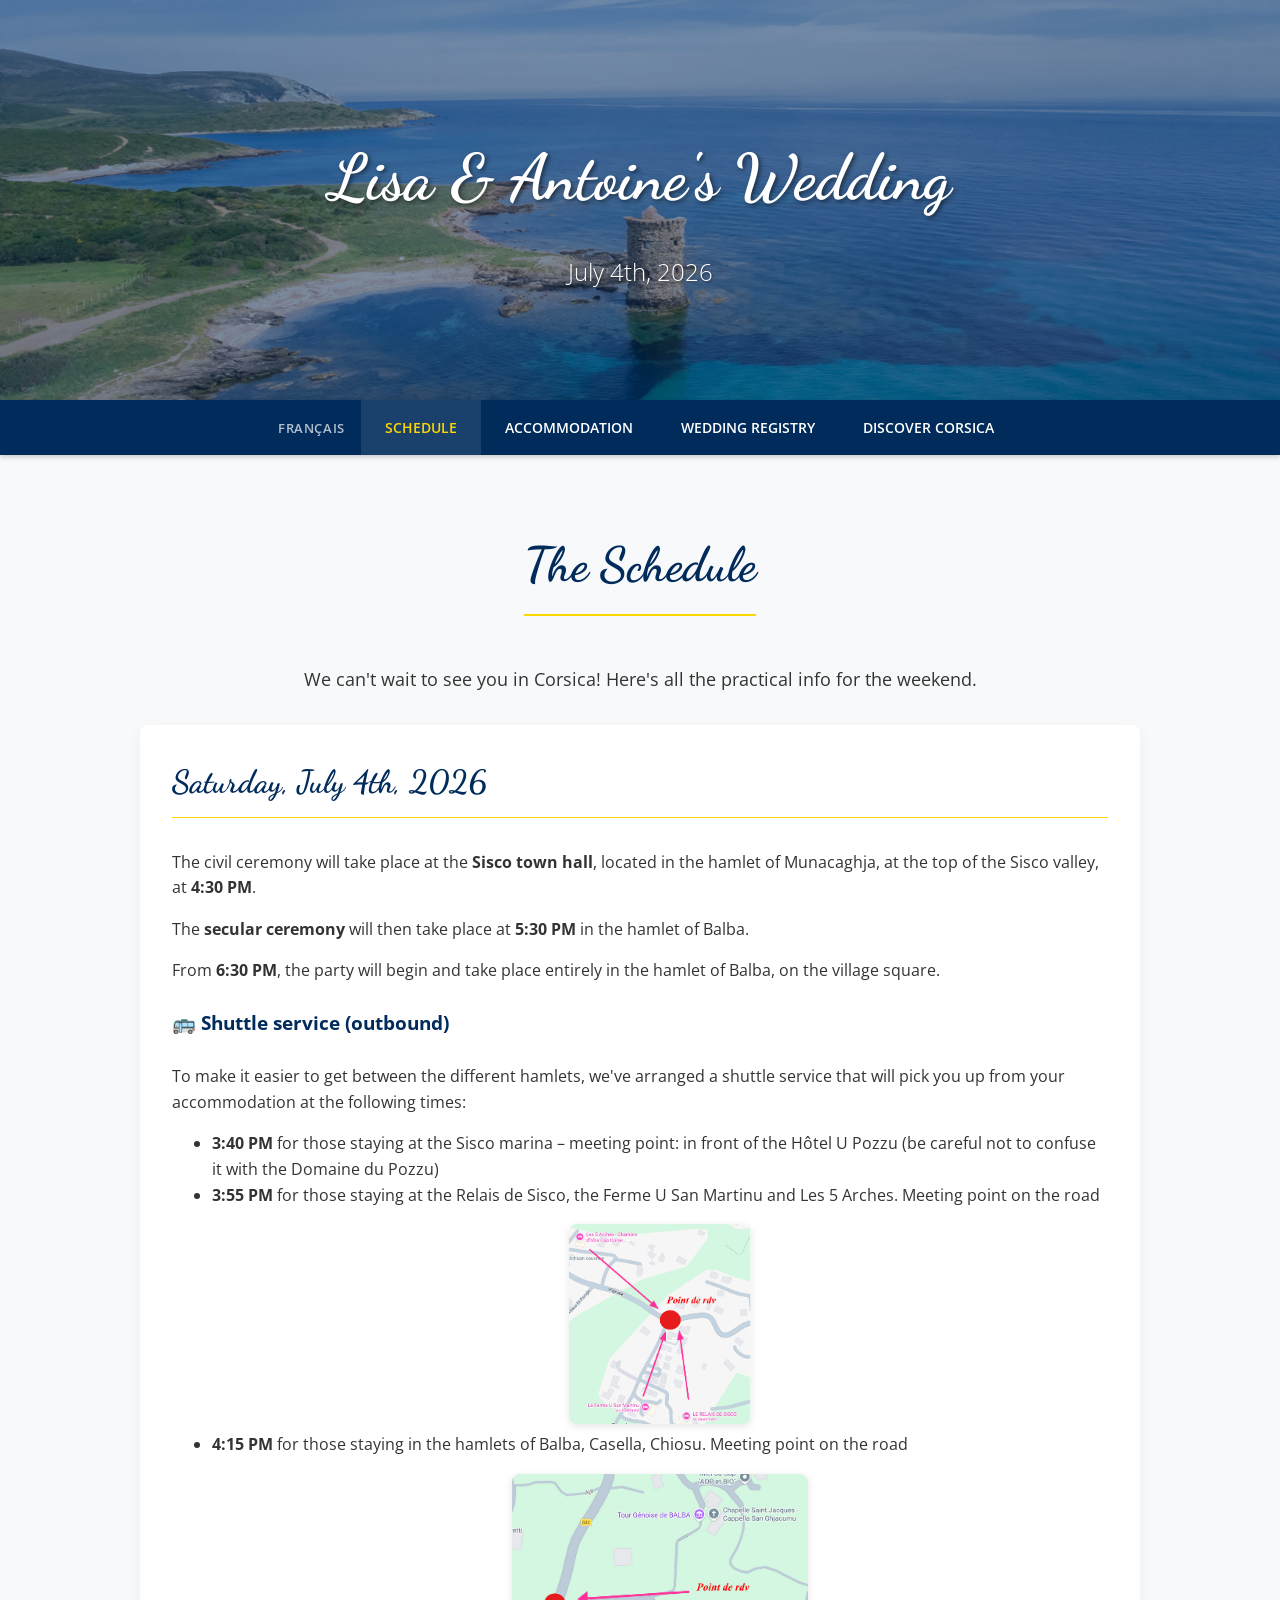
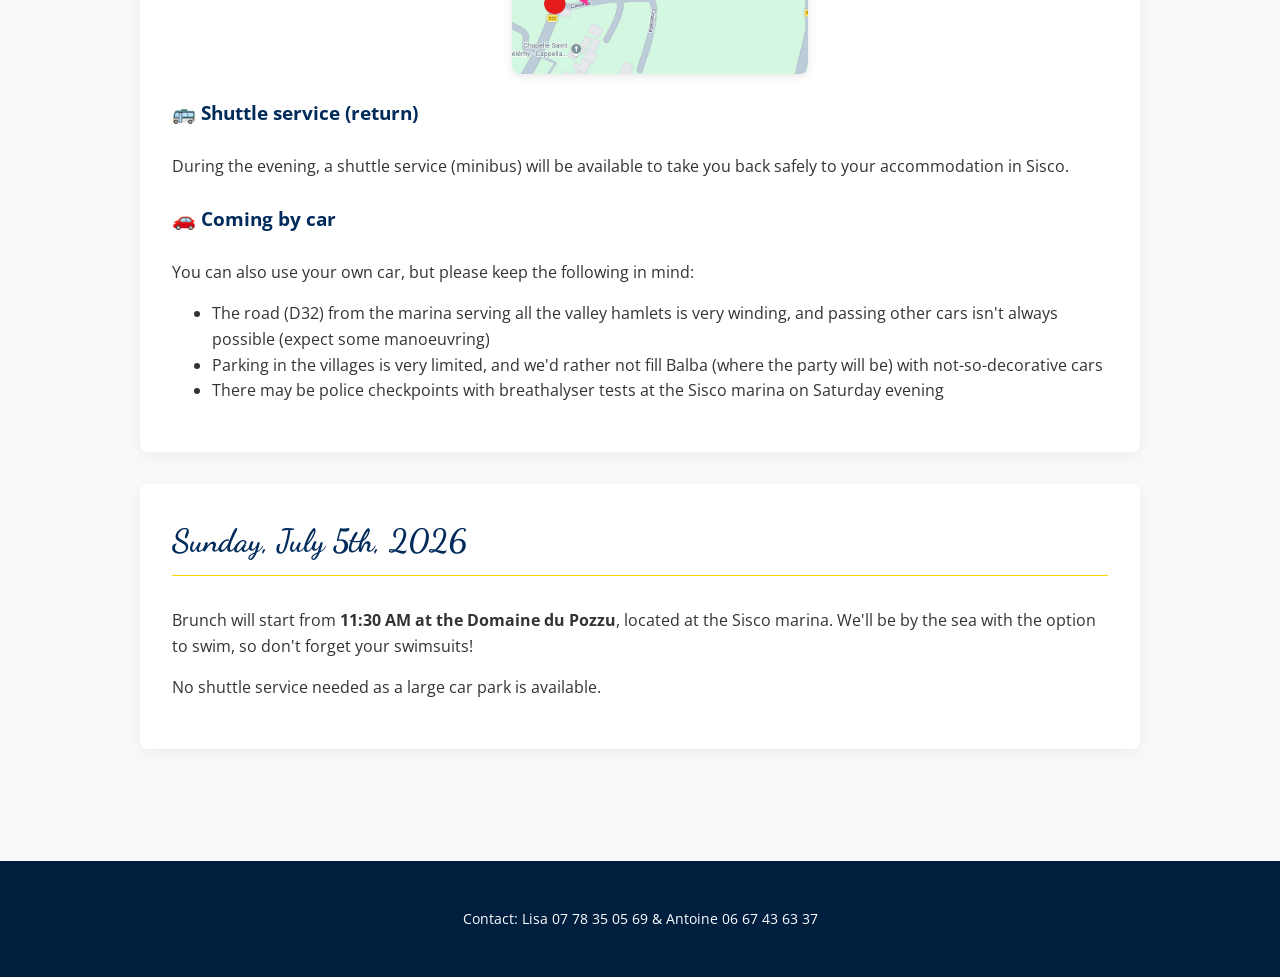
==== en/index.html @ 0fb02e07 "version anglais" ====
<!DOCTYPE html>
<html lang="en">
<head>
    <meta charset="UTF-8">
    <meta name="viewport" content="width=device-width, initial-scale=1.0">
    <title>Lisa & Antoine's Wedding - Cap Corse</title>
    <meta property="og:title" content="Lisa & Antoine's Wedding">
    <meta property="og:description" content="We're getting married on July 4th, 2026 in Sisco, Corsica! All the practical info is here.">
    <meta property="og:image" content="https://lisa-antoine.fr/assets/cap.jpg">
    <meta property="og:url" content="https://lisa-antoine.fr/en/">
    <meta property="og:type" content="website">
    <link href="https://fonts.googleapis.com/css2?family=Dancing+Script&family=Open+Sans:wght@300;400;600&display=swap" rel="stylesheet">
    <link rel="stylesheet" href="../style.css">
</head>
<body>

    <header class="wedding-header">
        <div class="banner-overlay">
            <h1>Lisa & Antoine's Wedding</h1>
            <p>July 4th, 2026</p>
        </div>
    </header>

    <nav class="wedding-nav">
        <div class="nav-inner">
            <div class="nav-top-row">
                <button class="hamburger" aria-label="Menu" onclick="this.classList.toggle('open'); document.getElementById('nav-menu').classList.toggle('open');">
                    <div class="hamburger-lines">
                        <span></span>
                        <span></span>
                        <span></span>
                    </div>
                    <span class="hamburger-label">Menu</span>
                </button>
                <div class="lang-switch">
                    <a href="../index.html">Français</a>
                </div>
            </div>
            <ul id="nav-menu">
                <li><a href="index.html" class="active">Schedule</a></li>
                <li><a href="hebergement.html">Accommodation</a></li>
                <li><a href="liste.html">Wedding Registry</a></li>
                <li><a href="capcorse.html">Discover Corsica</a></li>
            </ul>
        </div>
    </nav>

    <main class="container">
        <section id="accueil">
            <div class="text-center">
                <h2>The Schedule</h2>
            </div>
            <p style="text-align: center; font-size: 1.1rem; margin-bottom: 2rem;">We can't wait to see you in Corsica! Here's all the practical info for the weekend.</p>
            <div class="content-box">
                <h3>Saturday, July 4th, 2026</h3>

                <p>The civil ceremony will take place at the <strong>Sisco town hall</strong>, located in the hamlet of Munacaghja, at the top of the Sisco valley, at <strong>4:30 PM</strong>.</p>

                <p>The <strong>secular ceremony</strong> will then take place at <strong>5:30 PM</strong> in the hamlet of Balba.</p>

                <p>From <strong>6:30 PM</strong>, the party will begin and take place entirely in the hamlet of Balba, on the village square.</p>

                <h4>🚌 Shuttle service (outbound)</h4>

                <p>To make it easier to get between the different hamlets, we've arranged a shuttle service that will pick you up from your accommodation at the following times:</p>

                <ul>
                    <li><strong>3:40 PM</strong> for those staying at the Sisco marina – meeting point: in front of the Hôtel U Pozzu (be careful not to confuse it with the Domaine du Pozzu)</li>
                    <li>
                        <strong>3:55 PM</strong> for those staying at the Relais de Sisco, the Ferme U San Martinu and Les 5 Arches. Meeting point on the road
                        <img src="../assets/rdv1.png" alt="Meeting point for 3:55 PM shuttle" class="rdv-img">
                    </li>
                    <li>
                        <strong>4:15 PM</strong> for those staying in the hamlets of Balba, Casella, Chiosu. Meeting point on the road
                        <img src="../assets/rdv2.png" alt="Meeting point for 4:15 PM shuttle" class="rdv-img">
                    </li>
                </ul>

                <h4>🚌 Shuttle service (return)</h4>

                <p>During the evening, a shuttle service (minibus) will be available to take you back safely to your accommodation in Sisco.</p>

                <h4>🚗 Coming by car</h4>

                <p>You can also use your own car, but please keep the following in mind:</p>

                <ul>
                    <li>The road (D32) from the marina serving all the valley hamlets is very winding, and passing other cars isn't always possible (expect some manoeuvring)</li>
                    <li>Parking in the villages is very limited, and we'd rather not fill Balba (where the party will be) with not-so-decorative cars</li>
                    <li>There may be police checkpoints with breathalyser tests at the Sisco marina on Saturday evening</li>
                </ul>
            </div>

            <div class="content-box">
                <h3>Sunday, July 5th, 2026</h3>

                <p>Brunch will start from <strong>11:30 AM at the Domaine du Pozzu</strong>, located at the Sisco marina. We'll be by the sea with the option to swim, so don't forget your swimsuits!</p>

                <p>No shuttle service needed as a large car park is available.</p>
            </div>
        </section>
    </main>

    <footer class="wedding-footer">
        <p>Contact: Lisa 07 78 35 05 69 & Antoine 06 67 43 63 37</p>
    </footer>

</body>
</html>
---- style.css ----
/* Styles Généraux */
body {
    font-family: 'Open Sans', sans-serif;
    margin: 0;
    padding: 0;
    color: #333;
    background-color: #F8F9FA;
    line-height: 1.6;
}

.container {
    max-width: 1000px;
    margin: 0 auto;
    padding: 2rem 1rem;
}

/* En-tête */
.wedding-header {
    height: 400px;
    background-image: url('assets/cap.jpg');
    background-size: cover;
    background-position: center;
    position: relative;
    color: white;
}

.banner-overlay {
    background-color: rgba(0, 43, 91, 0.5);
    height: 100%;
    display: flex;
    flex-direction: column;
    justify-content: center;
    align-items: center;
    text-align: center;
}

.wedding-header h1 {
    font-family: 'Dancing Script', cursive;
    font-size: 4rem;
    margin-bottom: 0;
    text-shadow: 2px 2px 4px rgba(0,0,0,0.5);
}

.wedding-header p {
    font-size: 1.5rem;
    font-weight: 300;
    text-shadow: 1px 1px 3px rgba(0,0,0,0.5);
}

/* Navigation */
.wedding-nav {
    background-color: #002B5B;
    position: sticky;
    top: 0;
    z-index: 1000;
    box-shadow: 0 2px 5px rgba(0,0,0,0.2);
}

.nav-inner {
    display: flex;
    justify-content: center;
    align-items: center;
    position: relative;
    max-width: 1000px;
    margin: 0 auto;
}

.wedding-nav ul {
    padding: 0;
    margin: 0;
    list-style: none;
    display: flex;
    justify-content: center;
    flex-wrap: wrap;
}

.wedding-nav li a {
    display: block;
    color: white;
    text-decoration: none;
    padding: 1rem 1.5rem;
    text-transform: uppercase;
    font-weight: 600;
    font-size: 0.9rem;
    transition: all 0.3s ease;
}

.wedding-nav li a.active, .wedding-nav li a:hover {
    color: #FFD700;
    background-color: rgba(255, 255, 255, 0.1);
}

/* Hamburger */
.lang-switch {
    margin-left: auto;
    padding: 0.6rem 1rem;
}

.lang-switch a {
    color: rgba(255,255,255,0.7);
    text-decoration: none;
    font-size: 0.8rem;
    font-weight: 600;
    text-transform: uppercase;
    letter-spacing: 0.05em;
    transition: color 0.3s;
}

.lang-switch a:hover {
    color: #FFD700;
}

.hamburger {
    display: none;
    background: none;
    border: none;
    cursor: pointer;
    padding: 0.8rem 1rem;
    z-index: 1001;
    align-items: center;
    gap: 0.5rem;
}

.hamburger .hamburger-label {
    color: white;
    font-size: 0.85rem;
    font-weight: 600;
    text-transform: uppercase;
    letter-spacing: 0.05em;
}

.hamburger-lines {
    display: flex;
    flex-direction: column;
    gap: 4px;
}

.hamburger-lines span {
    display: block;
    width: 22px;
    height: 2.5px;
    background: white;
    transition: all 0.3s ease;
    border-radius: 2px;
}

.hamburger.open .hamburger-lines span:nth-child(1) {
    transform: rotate(45deg) translate(5px, 5px);
}

.hamburger.open .hamburger-lines span:nth-child(2) {
    opacity: 0;
}

.hamburger.open .hamburger-lines span:nth-child(3) {
    transform: rotate(-45deg) translate(5px, -5px);
}

/* Contenu */
h2 {
    font-family: 'Dancing Script', cursive;
    color: #002B5B;
    font-size: 3rem;
    text-align: center;
    margin-bottom: 2rem;
    border-bottom: 2px solid #FFD700;
    padding-bottom: 10px;
    display: inline-block;
}

.text-center {
    text-align: center;
}

.content-box {
    background: white;
    padding: 2rem;
    border-radius: 8px;
    box-shadow: 0 4px 15px rgba(0,0,0,0.05);
    margin-bottom: 2rem;
}

/* Titres dans content-box (page programme) */
.content-box h3 {
    font-family: 'Dancing Script', cursive;
    color: #002B5B;
    font-size: 2rem;
    margin-top: 0;
    border-bottom: 1px solid #FFD700;
    padding-bottom: 8px;
}

.content-box h4 {
    color: #002B5B;
    font-size: 1.2rem;
    margin-top: 1.5rem;
}

/* Titres dans todo-section (page cap corse) — pas Dancing Script */
.todo-section h3 {
    font-family: 'Open Sans', sans-serif;
    color: #002B5B;
    margin-top: 2.5rem;
    font-size: 1.5rem;
    border-bottom: 1px solid #FFD700;
    padding-bottom: 6px;
}

.todo-section h3:first-of-type {
    margin-top: 1rem;
}

.todo-section h4 {
    color: #002B5B;
    font-size: 1.15rem;
    margin-top: 1.5rem;
}

.todo-section ul, .todo-section ol {
    padding-left: 20px;
}

.todo-section li {
    margin-bottom: 0.5rem;
}

/* Sommaire */
.toc {
    background: #f1f5f9;
    border-radius: 8px;
    padding: 1.2rem 1.5rem;
    margin-bottom: 1.5rem;
    border-left: 4px solid #002B5B;
}

.toc p {
    margin: 0 0 0.5rem 0;
    font-weight: 600;
    color: #002B5B;
}

.toc ul {
    list-style: none;
    padding: 0;
    margin: 0;
    display: flex;
    flex-wrap: wrap;
    gap: 0.4rem 1.2rem;
}

.toc ul li a {
    color: #002B5B;
    text-decoration: none;
    font-size: 0.95rem;
    transition: color 0.2s;
}

.toc ul li a:hover {
    color: #FFD700;
    text-decoration: underline;
}

/* Hébergement */
.hotel-list {
    display: flex;
    flex-direction: column;
    gap: 1rem;
}

.hotel-item {
    background: white;
    padding: 1.5rem;
    border-radius: 8px;
    border-left: 4px solid #002B5B;
    box-shadow: 0 2px 8px rgba(0,0,0,0.05);
    display: flex;
    justify-content: space-between;
    align-items: flex-start;
    gap: 1rem;
}

.hotel-info {
    flex: 1;
}

.hotel-info strong {
    font-size: 1.05rem;
}

.hotel-desc {
    font-size: 0.9rem;
    color: #555;
    margin-top: 0.3rem;
}

.hotel-status {
    font-size: 0.85rem;
    font-weight: 600;
    margin-top: 0.3rem;
}

.hotel-status.complet {
    color: #c0392b;
}

.hotel-status.dispo {
    color: #27ae60;
}

.hotel-item a {
    color: #002B5B;
    font-weight: bold;
    text-decoration: none;
    padding: 8px 16px;
    border: 1px solid #002B5B;
    border-radius: 4px;
    transition: all 0.3s;
    white-space: nowrap;
    align-self: center;
}

.hotel-item a:hover {
    background: #002B5B;
    color: white;
}

.airbnb-note {
    background: #e9ecef;
    padding: 1rem;
    border-radius: 8px;
    text-align: center;
    font-style: italic;
    margin-top: 1rem;
}

/* Liste de Mariage */
.registry-block {
    text-align: center;
    padding: 3rem 0;
}

.btn-primary {
    background-color: #002B5B;
    color: white;
    text-decoration: none;
    padding: 15px 30px;
    border-radius: 30px;
    font-weight: bold;
    font-size: 1.2rem;
    transition: background 0.3s;
    display: inline-block;
    box-shadow: 0 4px 10px rgba(0,43,91,0.3);
    margin-top: 1rem;
}

.btn-primary:hover {
    background-color: #001F3F;
    transform: translateY(-2px);
}

/* Itinéraires */
.itinerary {
    background: #f1f5f9;
    padding: 1.5rem;
    border-radius: 8px;
    margin-top: 1.5rem;
    border-left: 4px solid #FFD700;
}

.itinerary h4 {
    color: #002B5B;
    margin-top: 0;
}

/* Images rdv */
.rdv-img {
    max-width: min(350px, 80%);
    max-height: 200px;
    object-fit: contain;
    display: block;
    margin: 1rem auto 0.5rem;
    border-radius: 8px;
    box-shadow: 0 2px 8px rgba(0,0,0,0.1);
}

/* Footer */
.wedding-footer {
    background-color: #001F3F;
    color: white;
    text-align: center;
    padding: 2rem;
    margin-top: 3rem;
    font-size: 0.9rem;
}

/* --- SMARTPHONES --- */
@media (max-width: 768px) {
    .wedding-header {
        height: 250px;
    }

    .wedding-header h1 {
        font-size: 2.5rem;
    }

    .wedding-header p {
        font-size: 1.1rem;
    }

    /* Hamburger visible */
    .hamburger {
        display: flex;
    }

    .nav-inner {
        flex-direction: column;
        align-items: stretch;
    }

    .nav-top-row {
        display: flex;
        align-items: center;
        justify-content: space-between;
    }

    .lang-switch {
        margin-left: 0;
    }

    .wedding-nav ul {
        display: none;
        flex-direction: column;
        width: 100%;
        background-color: #002B5B;
    }

    .wedding-nav ul.open {
        display: flex;
    }

    .wedding-nav li a {
        padding: 0.9rem 1.2rem;
        font-size: 0.85rem;
        border-bottom: 1px solid rgba(255,255,255,0.1);
    }

    .hotel-item {
        flex-direction: column;
        align-items: flex-start;
    }

    .hotel-item a {
        align-self: flex-start;
        margin-top: 0.5rem;
    }

    .toc ul {
        flex-direction: column;
        gap: 0.3rem;
    }
}
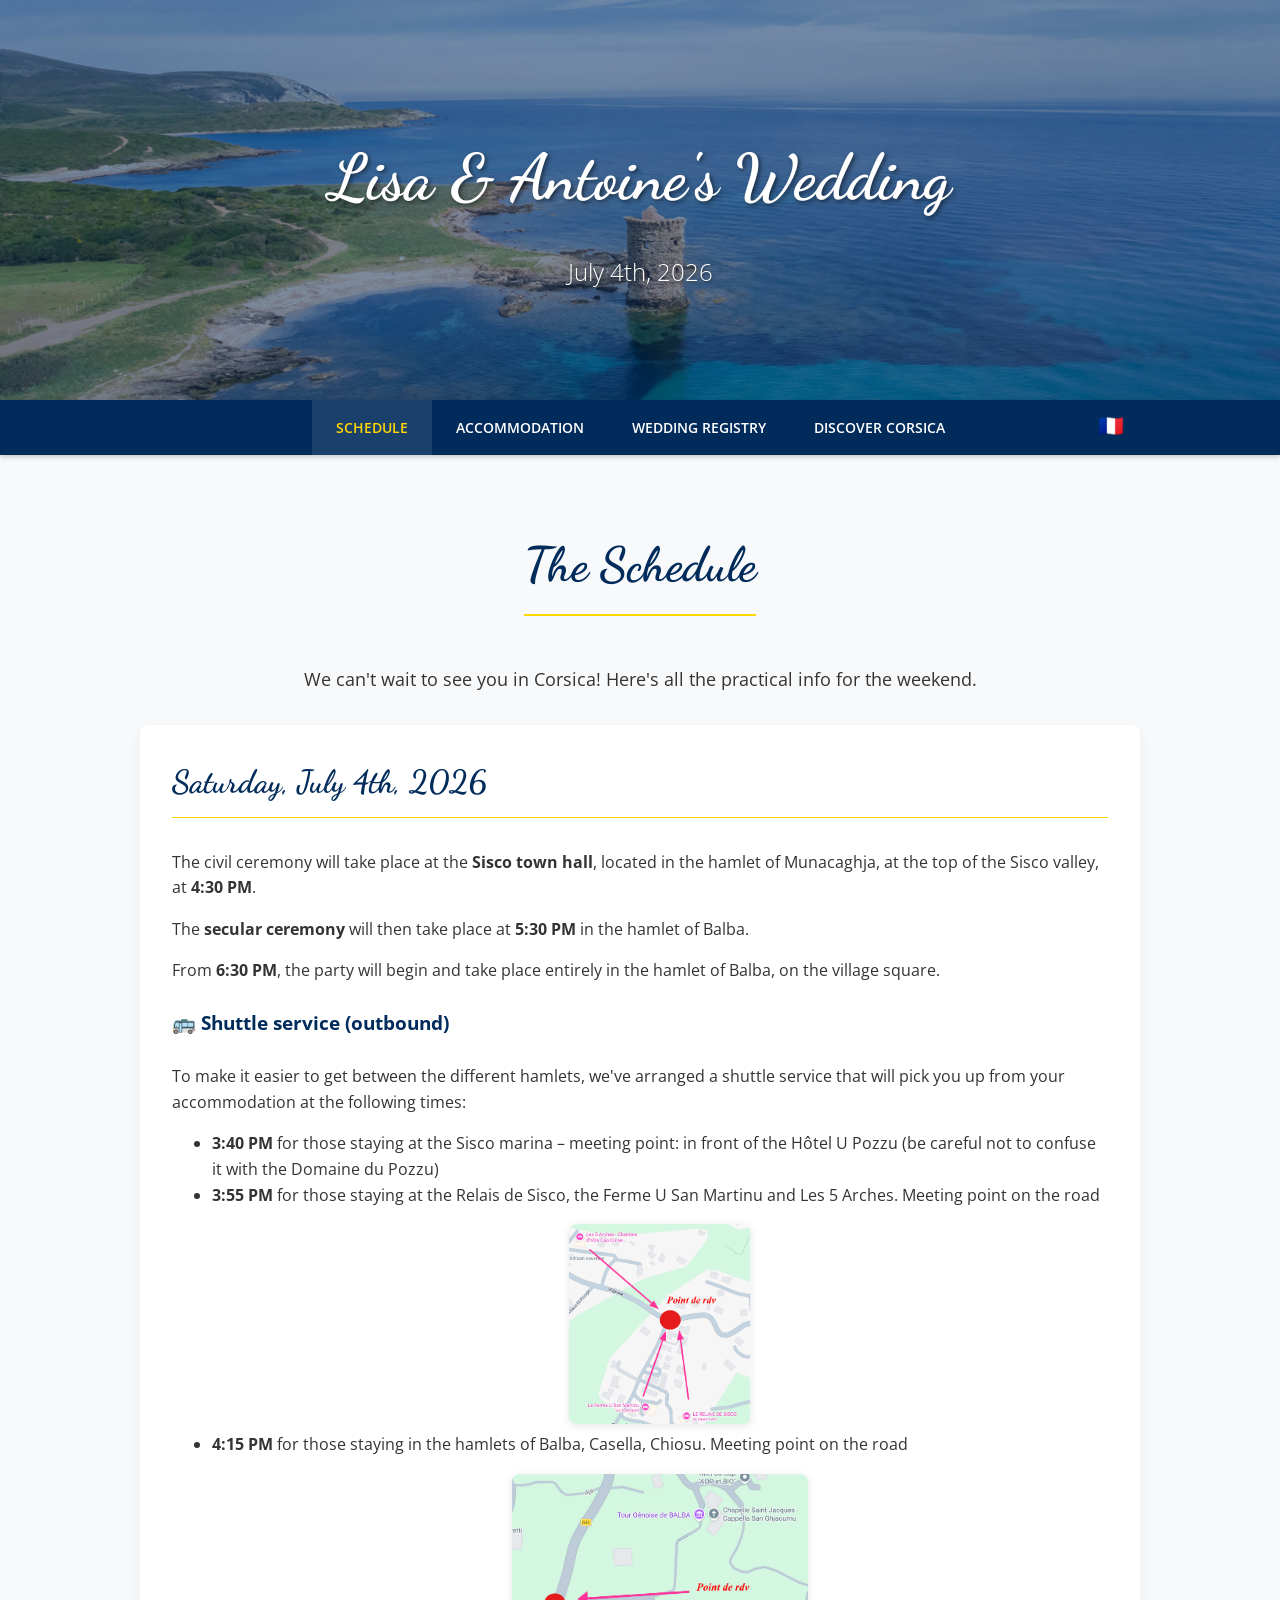
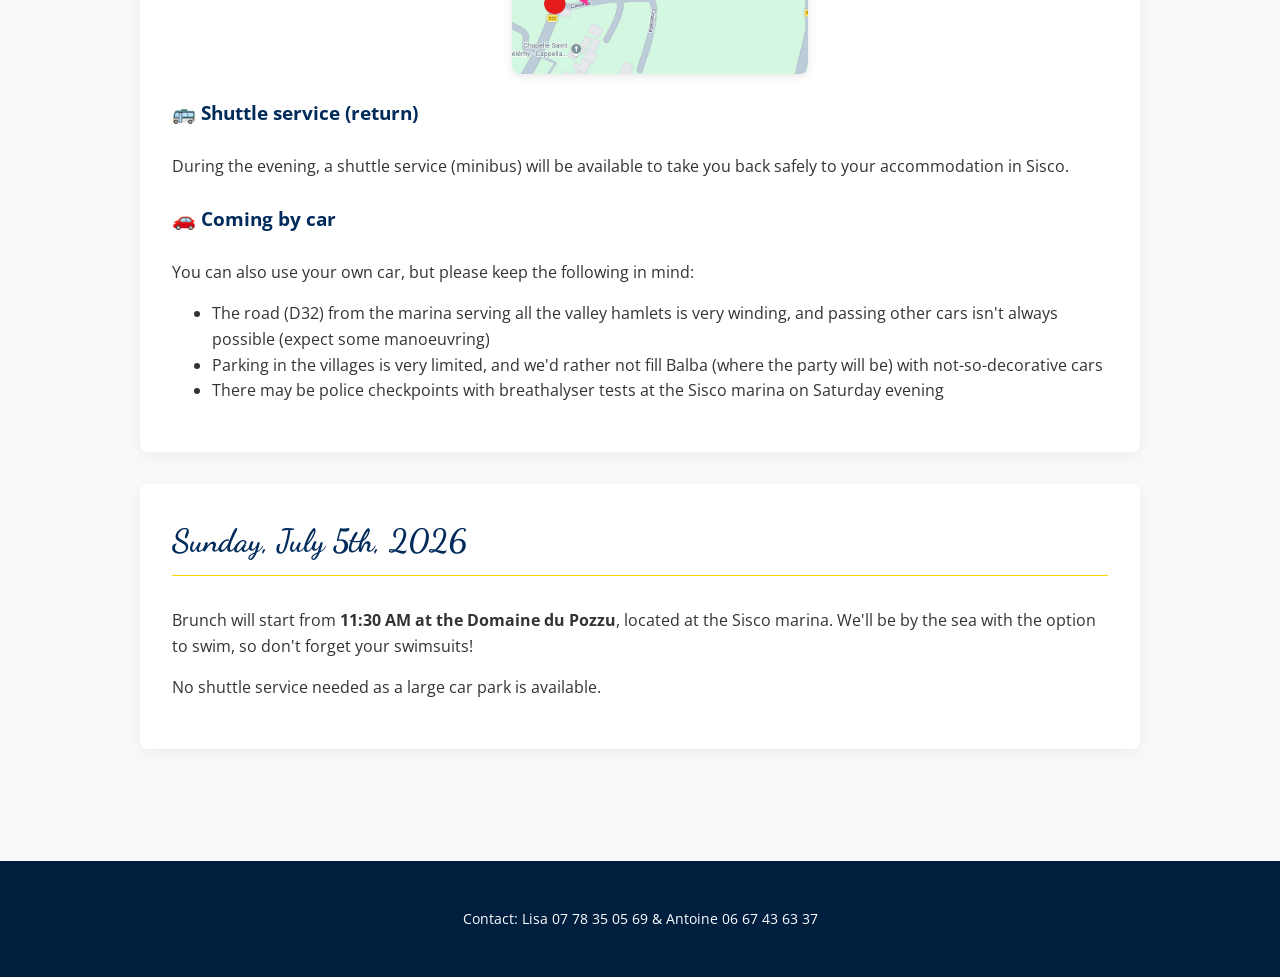
==== commit b0c66217: "version anglais" ====
--- a/en/index.html
+++ b/en/index.html
@@ -32,9 +32,9 @@
                     </div>
                     <span class="hamburger-label">Menu</span>
                 </button>
-                <div class="lang-switch">
-                    <a href="../index.html">Français</a>
-                </div>
+            </div>
+            <div class="lang-switch">
+                <a href="../index.html" title="Français">🇫🇷</a>
             </div>
             <ul id="nav-menu">
                 <li><a href="index.html" class="active">Schedule</a></li>
--- a/style.css
+++ b/style.css
@@ -90,24 +90,24 @@
     background-color: rgba(255, 255, 255, 0.1);
 }
 
-/* Hamburger */
+/* Language switch */
 .lang-switch {
-    margin-left: auto;
-    padding: 0.6rem 1rem;
+    position: absolute;
+    right: 1rem;
+    top: 50%;
+    transform: translateY(-50%);
 }
 
 .lang-switch a {
-    color: rgba(255,255,255,0.7);
+    color: white;
     text-decoration: none;
-    font-size: 0.8rem;
-    font-weight: 600;
-    text-transform: uppercase;
-    letter-spacing: 0.05em;
-    transition: color 0.3s;
+    font-size: 1.3rem;
+    line-height: 1;
+    transition: opacity 0.3s;
 }
 
 .lang-switch a:hover {
-    color: #FFD700;
+    opacity: 0.7;
 }
 
 .hamburger {
@@ -423,10 +423,6 @@
         justify-content: space-between;
     }
 
-    .lang-switch {
-        margin-left: 0;
-    }
-
     .wedding-nav ul {
         display: none;
         flex-direction: column;
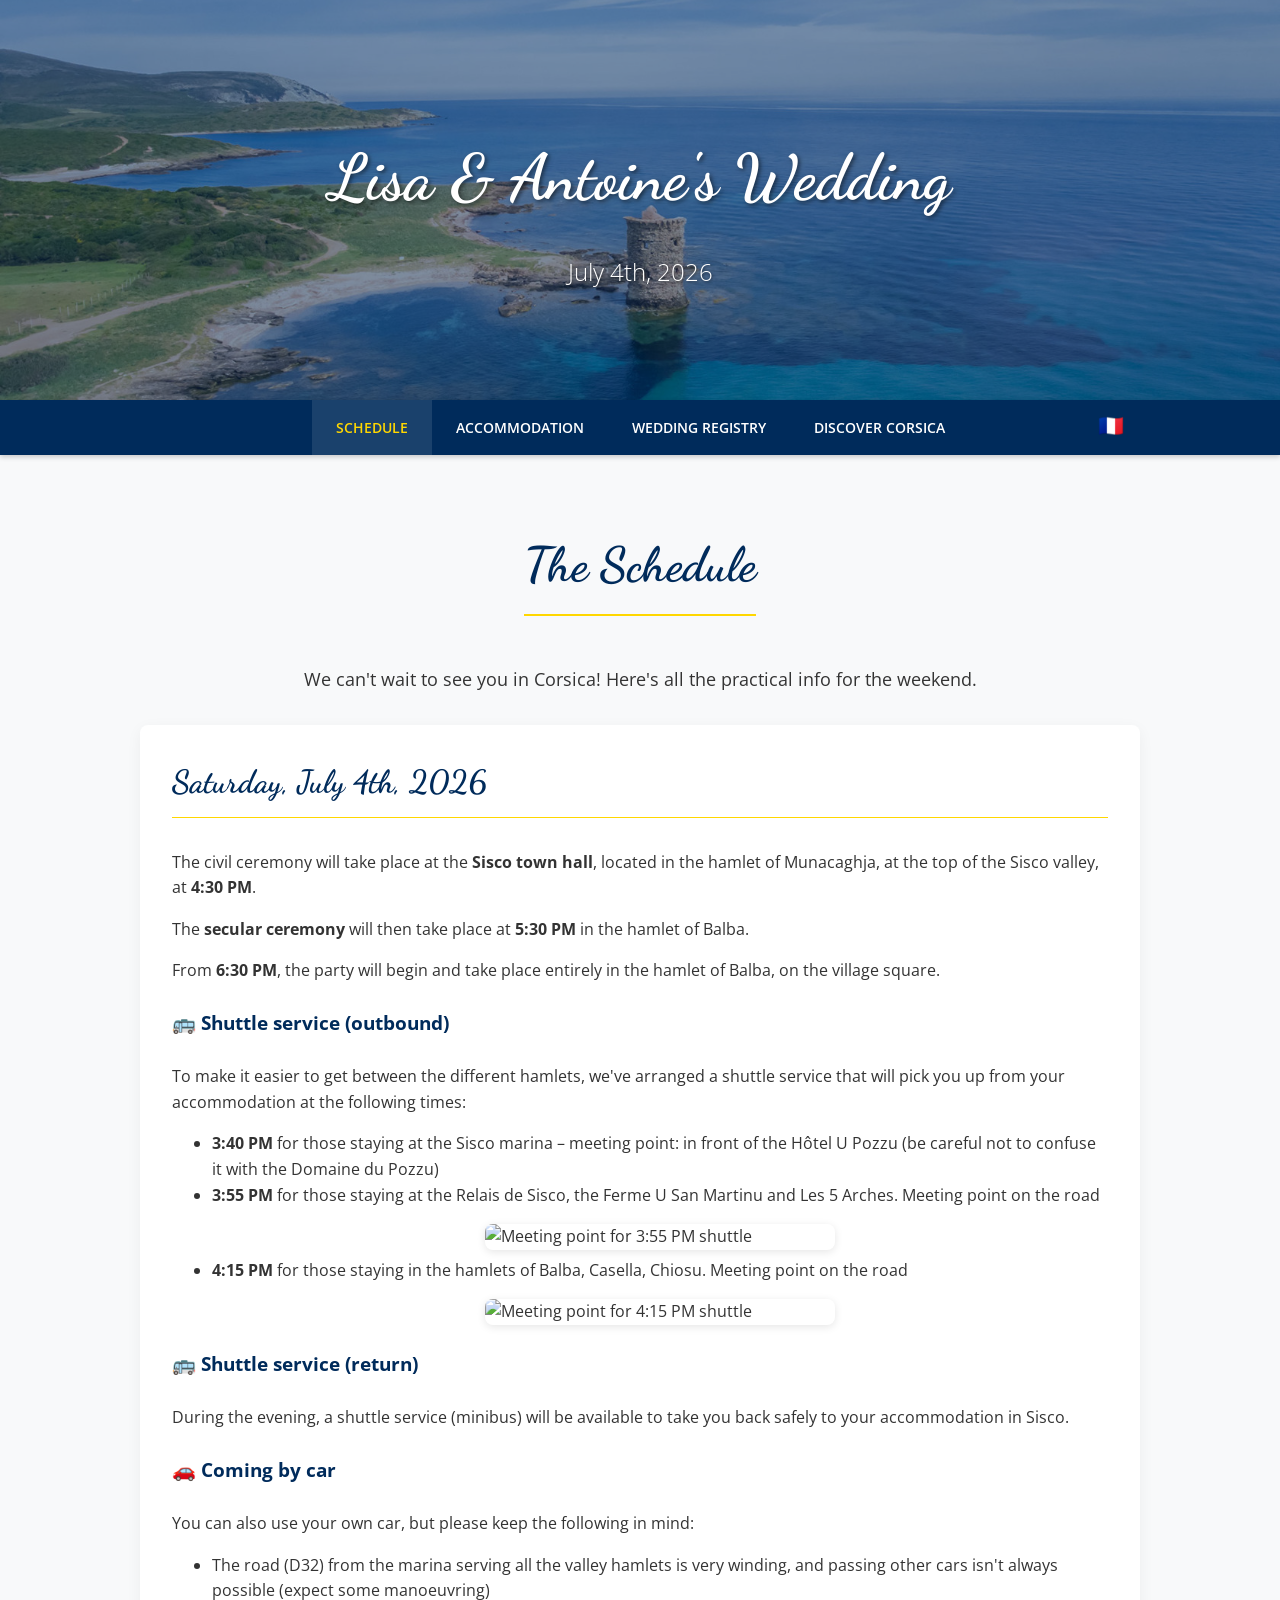
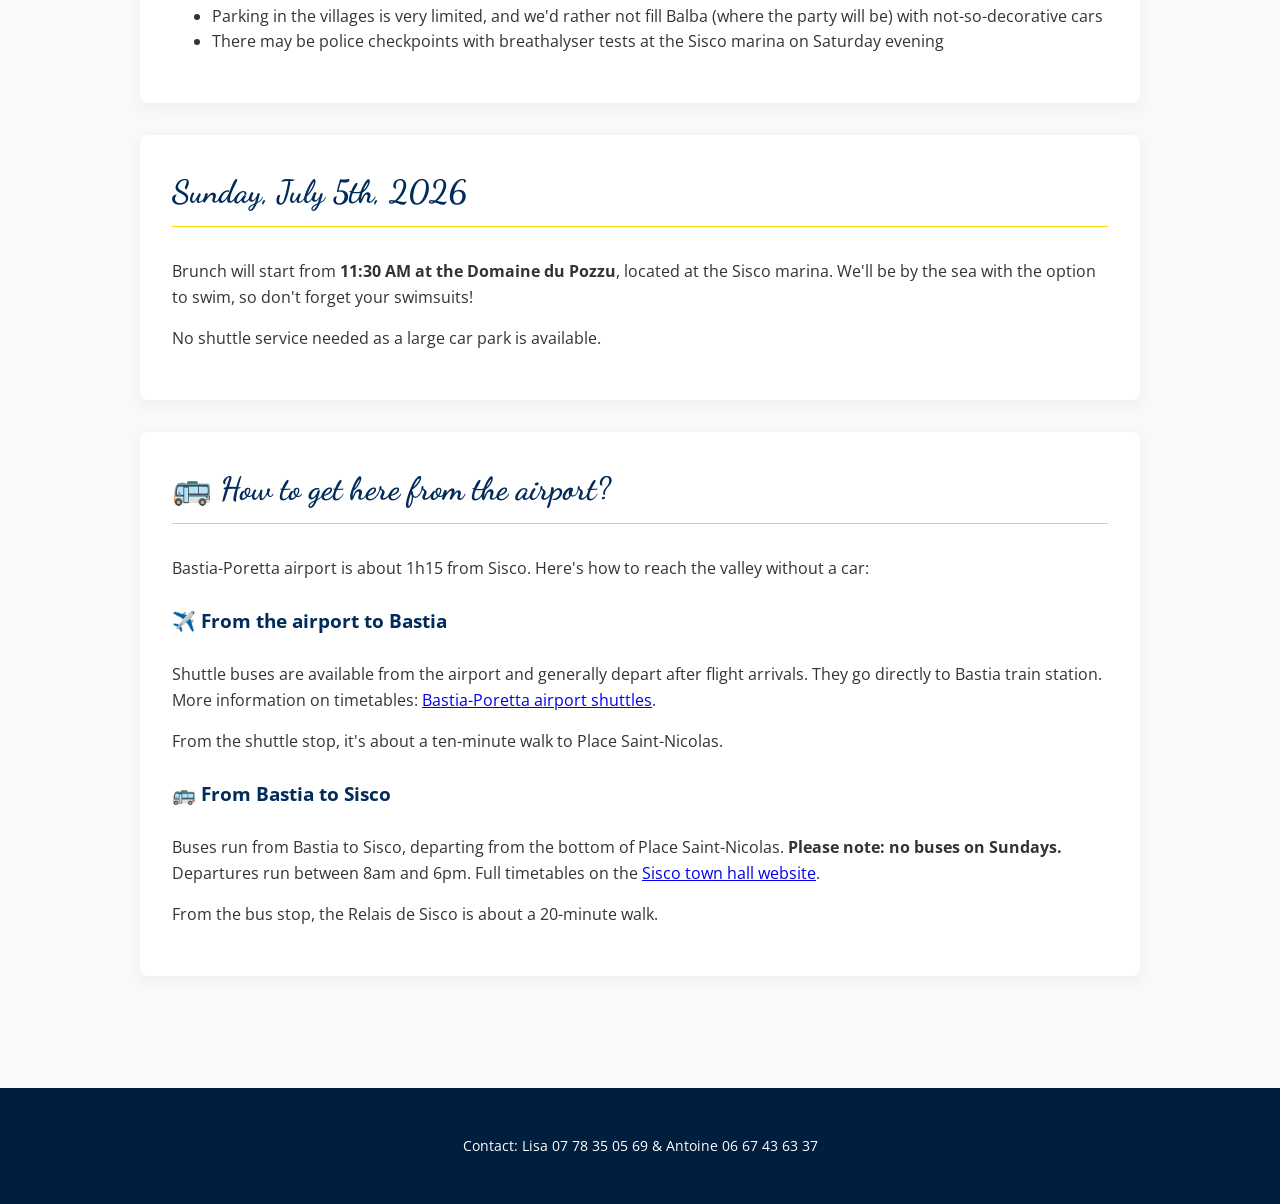
==== commit 515ec6ab: "bus" ====
--- a/en/index.html
+++ b/en/index.html
@@ -32,9 +32,9 @@
                     </div>
                     <span class="hamburger-label">Menu</span>
                 </button>
-            </div>
-            <div class="lang-switch">
-                <a href="../index.html" title="Français">🇫🇷</a>
+                <div class="lang-switch">
+                    <a href="../index.html" title="Français">🇫🇷</a>
+                </div>
             </div>
             <ul id="nav-menu">
                 <li><a href="index.html" class="active">Schedule</a></li>
@@ -98,6 +98,25 @@
 
                 <p>No shuttle service needed as a large car park is available.</p>
             </div>
+
+            <div class="content-box">
+            <h3>🚌 How to get here from the airport?</h3>
+
+            <p>Bastia-Poretta airport is about 1h15 from Sisco. Here's how to reach the valley without a car:</p>
+
+            <h4>✈️ From the airport to Bastia</h4>
+
+            <p>Shuttle buses are available from the airport and generally depart after flight arrivals. They go directly to Bastia train station. More information on timetables: <a href="https://bastia-aeroport.cci.corsica/navettes/" target="_blank">Bastia-Poretta airport shuttles</a>.</p>
+
+            <p>From the shuttle stop, it's about a ten-minute walk to Place Saint-Nicolas.</p>
+
+            <h4>🚌 From Bastia to Sisco</h4>
+
+            <p>Buses run from Bastia to Sisco, departing from the bottom of Place Saint-Nicolas. <strong>Please note: no buses on Sundays.</strong> Departures run between 8am and 6pm. Full timetables on the <a href="https://www.mairie-de-sisco.com/transports/" target="_blank">Sisco town hall website</a>.</p>
+
+            <p>From the bus stop, the Relais de Sisco is about a 20-minute walk.</p>
+
+        </div>
         </section>
     </main>
 
--- a/style.css
+++ b/style.css
@@ -421,6 +421,13 @@
         display: flex;
         align-items: center;
         justify-content: space-between;
+        position: relative;
+    }
+
+    .lang-switch {
+        position: static;
+        transform: none;
+        padding: 0.8rem 1rem;
     }
 
     .wedding-nav ul {
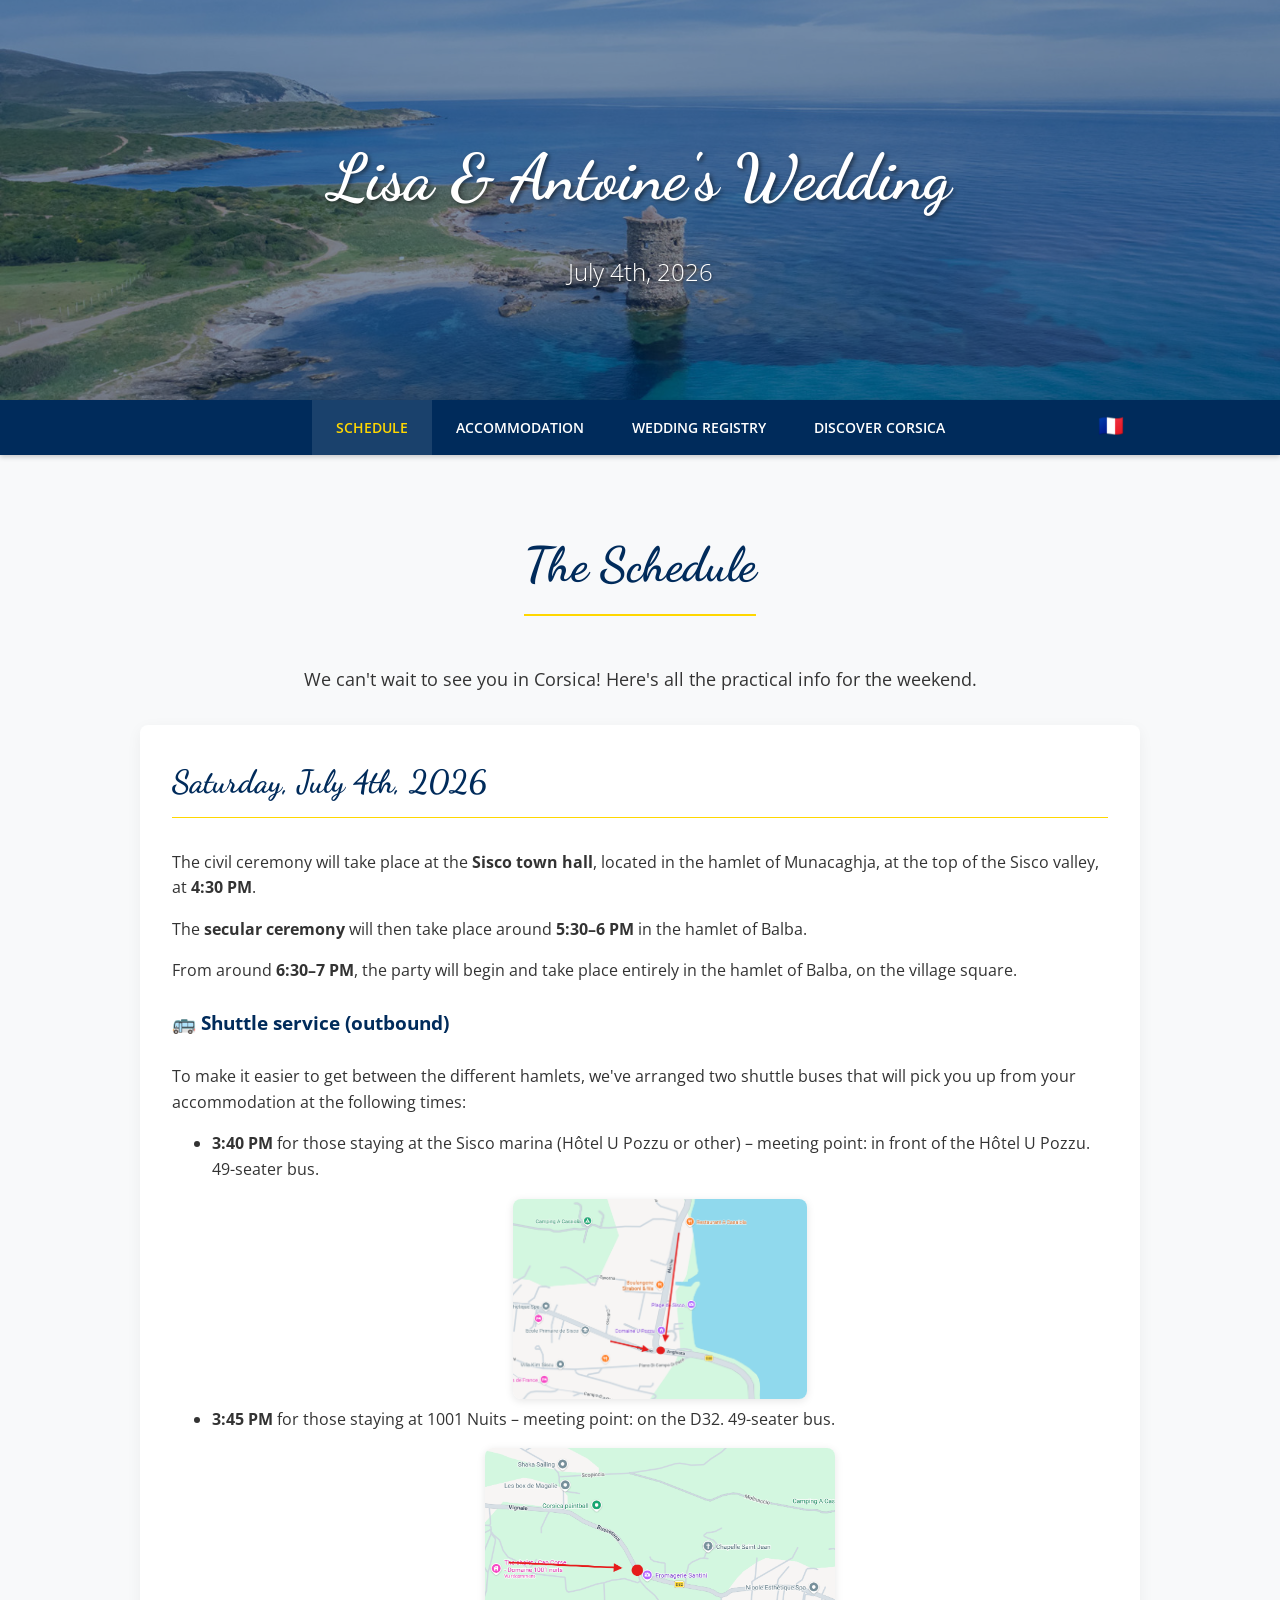
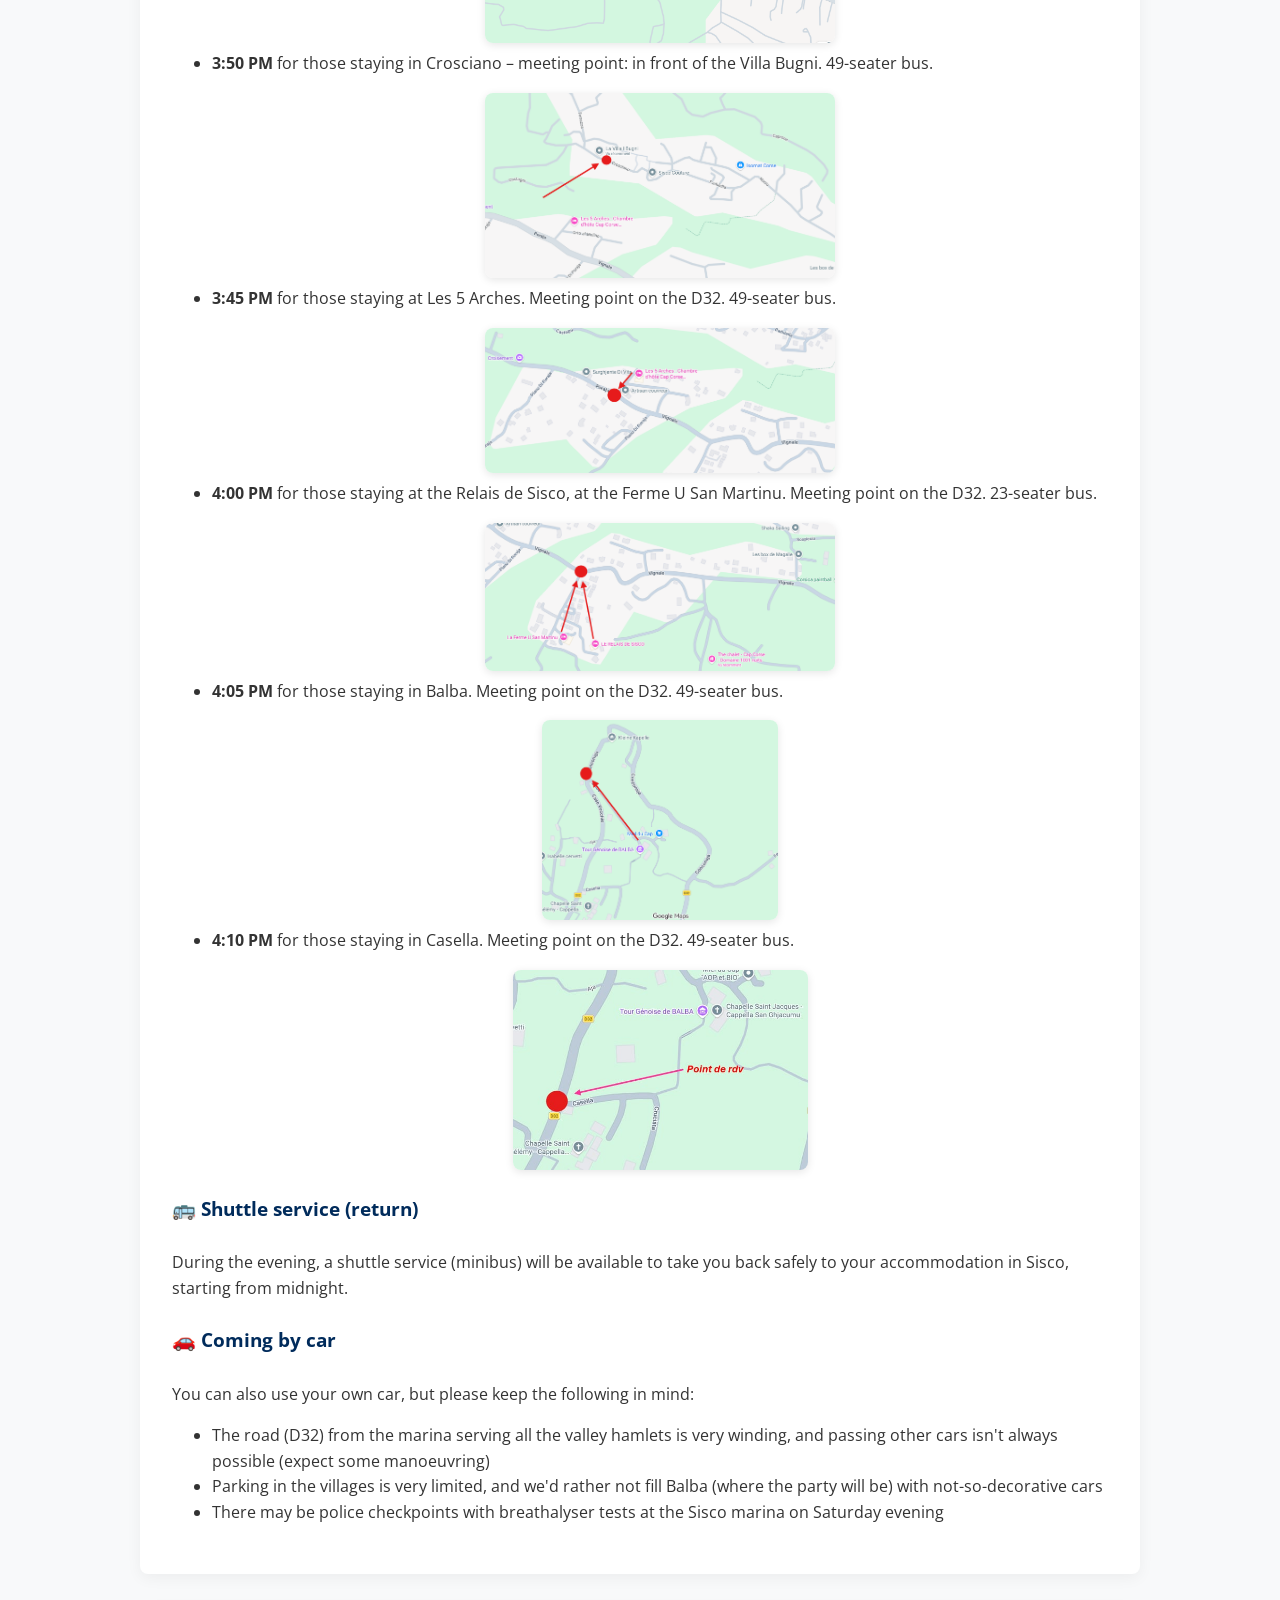
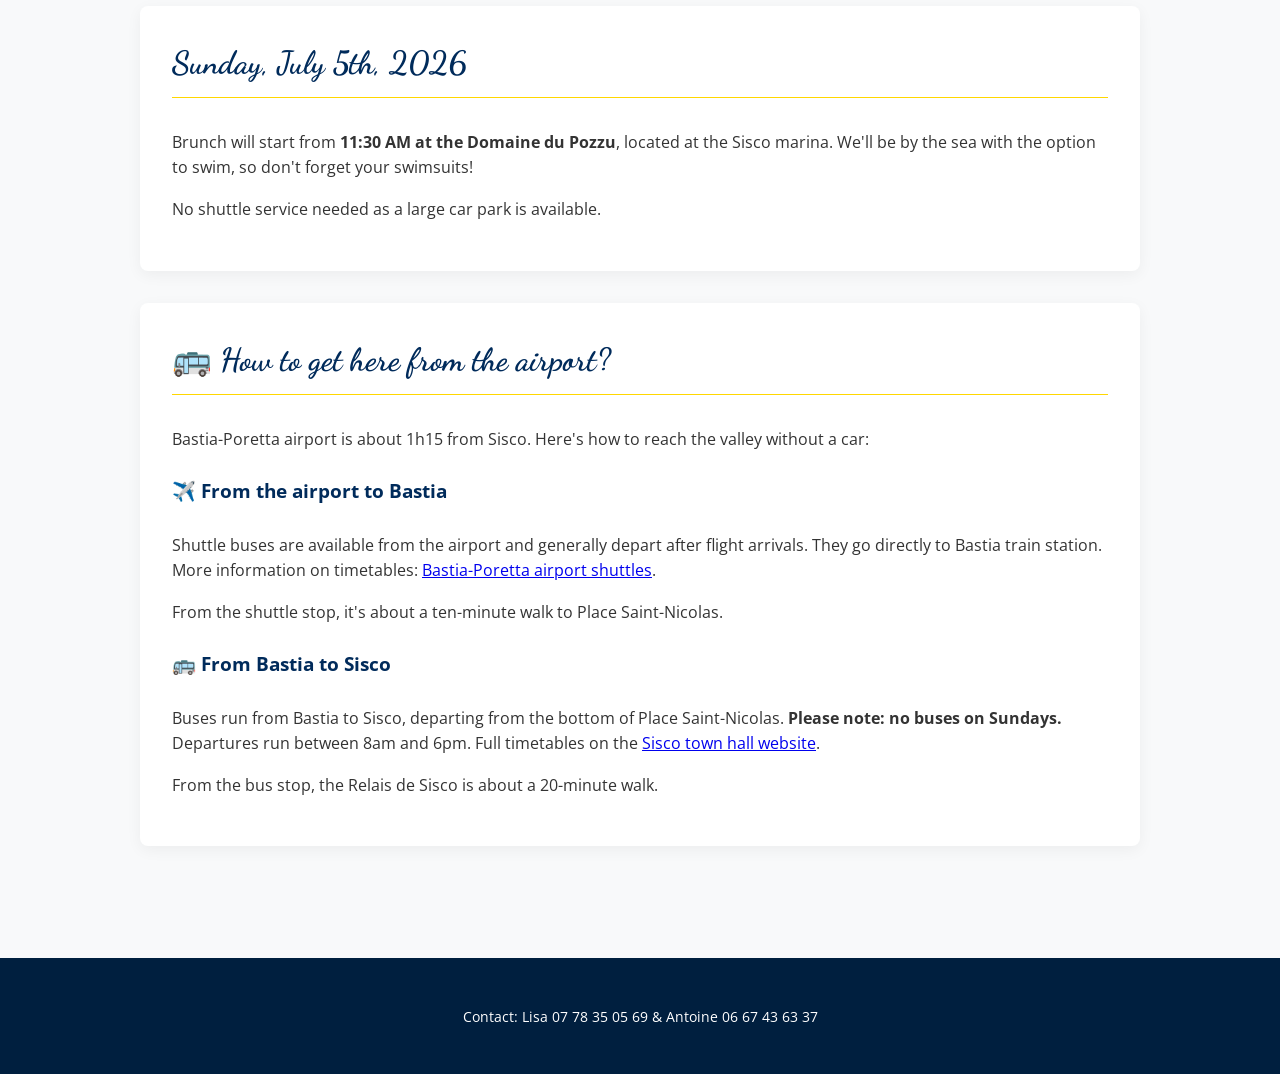
==== commit ccb0fe6a: "update bus" ====
--- a/en/index.html
+++ b/en/index.html
@@ -56,29 +56,41 @@
 
                 <p>The civil ceremony will take place at the <strong>Sisco town hall</strong>, located in the hamlet of Munacaghja, at the top of the Sisco valley, at <strong>4:30 PM</strong>.</p>
 
-                <p>The <strong>secular ceremony</strong> will then take place at <strong>5:30 PM</strong> in the hamlet of Balba.</p>
+                <p>The <strong>secular ceremony</strong> will then take place around <strong>5:30–6 PM</strong> in the hamlet of Balba.</p>
 
-                <p>From <strong>6:30 PM</strong>, the party will begin and take place entirely in the hamlet of Balba, on the village square.</p>
+                <p>From around <strong>6:30–7 PM</strong>, the party will begin and take place entirely in the hamlet of Balba, on the village square.</p>
 
                 <h4>🚌 Shuttle service (outbound)</h4>
 
-                <p>To make it easier to get between the different hamlets, we've arranged a shuttle service that will pick you up from your accommodation at the following times:</p>
+                <p>To make it easier to get between the different hamlets, we've arranged two shuttle buses that will pick you up from your accommodation at the following times:</p>
 
                 <ul>
-                    <li><strong>3:40 PM</strong> for those staying at the Sisco marina – meeting point: in front of the Hôtel U Pozzu (be careful not to confuse it with the Domaine du Pozzu)</li>
-                    <li>
-                        <strong>3:55 PM</strong> for those staying at the Relais de Sisco, the Ferme U San Martinu and Les 5 Arches. Meeting point on the road
-                        <img src="../assets/rdv1.png" alt="Meeting point for 3:55 PM shuttle" class="rdv-img">
+                    <li><strong>3:40 PM</strong> for those staying at the Sisco marina (Hôtel U Pozzu or other) – meeting point: in front of the Hôtel U Pozzu. 49-seater bus.
+                    <img src="../assets/marine.png" alt="Meeting point at the Sisco marina" class="rdv-img">
                     </li>
-                    <li>
-                        <strong>4:15 PM</strong> for those staying in the hamlets of Balba, Casella, Chiosu. Meeting point on the road
-                        <img src="../assets/rdv2.png" alt="Meeting point for 4:15 PM shuttle" class="rdv-img">
+                    <li><strong>3:45 PM</strong> for those staying at 1001 Nuits – meeting point: on the D32. 49-seater bus.
+                    <img src="../assets/1001nuits.png" alt="Meeting point for 1001 Nuits" class="rdv-img">
+                    </li>
+                    <li><strong>3:50 PM</strong> for those staying in Crosciano – meeting point: in front of the Villa Bugni. 49-seater bus.
+                    <img src="../assets/crosciano.png" alt="Meeting point in Crosciano" class="rdv-img">
+                    </li>
+                    <li><strong>3:45 PM</strong> for those staying at Les 5 Arches. Meeting point on the D32. 49-seater bus.
+                    <img src="../assets/5arches.png" alt="Meeting point for Les 5 Arches" class="rdv-img">
+                    </li>
+                    <li><strong>4:00 PM</strong> for those staying at the Relais de Sisco, at the Ferme U San Martinu. Meeting point on the D32. 23-seater bus.
+                    <img src="../assets/relais_martinu.png" alt="Meeting point for the Relais de Sisco" class="rdv-img">
+                    
+                    <li><strong>4:05 PM</strong> for those staying in Balba. Meeting point on the D32. 49-seater bus.
+                    <img src="../assets/balba.png" alt="Meeting point in Balba" class="rdv-img">
+                    </li>
+                    <li><strong>4:10 PM</strong> for those staying in Casella. Meeting point on the D32. 49-seater bus.
+                    <img src="../assets/casella.jpg" alt="Meeting point in Casella" class="rdv-img">
                     </li>
                 </ul>
 
                 <h4>🚌 Shuttle service (return)</h4>
 
-                <p>During the evening, a shuttle service (minibus) will be available to take you back safely to your accommodation in Sisco.</p>
+                <p>During the evening, a shuttle service (minibus) will be available to take you back safely to your accommodation in Sisco, starting from midnight.</p>
 
                 <h4>🚗 Coming by car</h4>
 
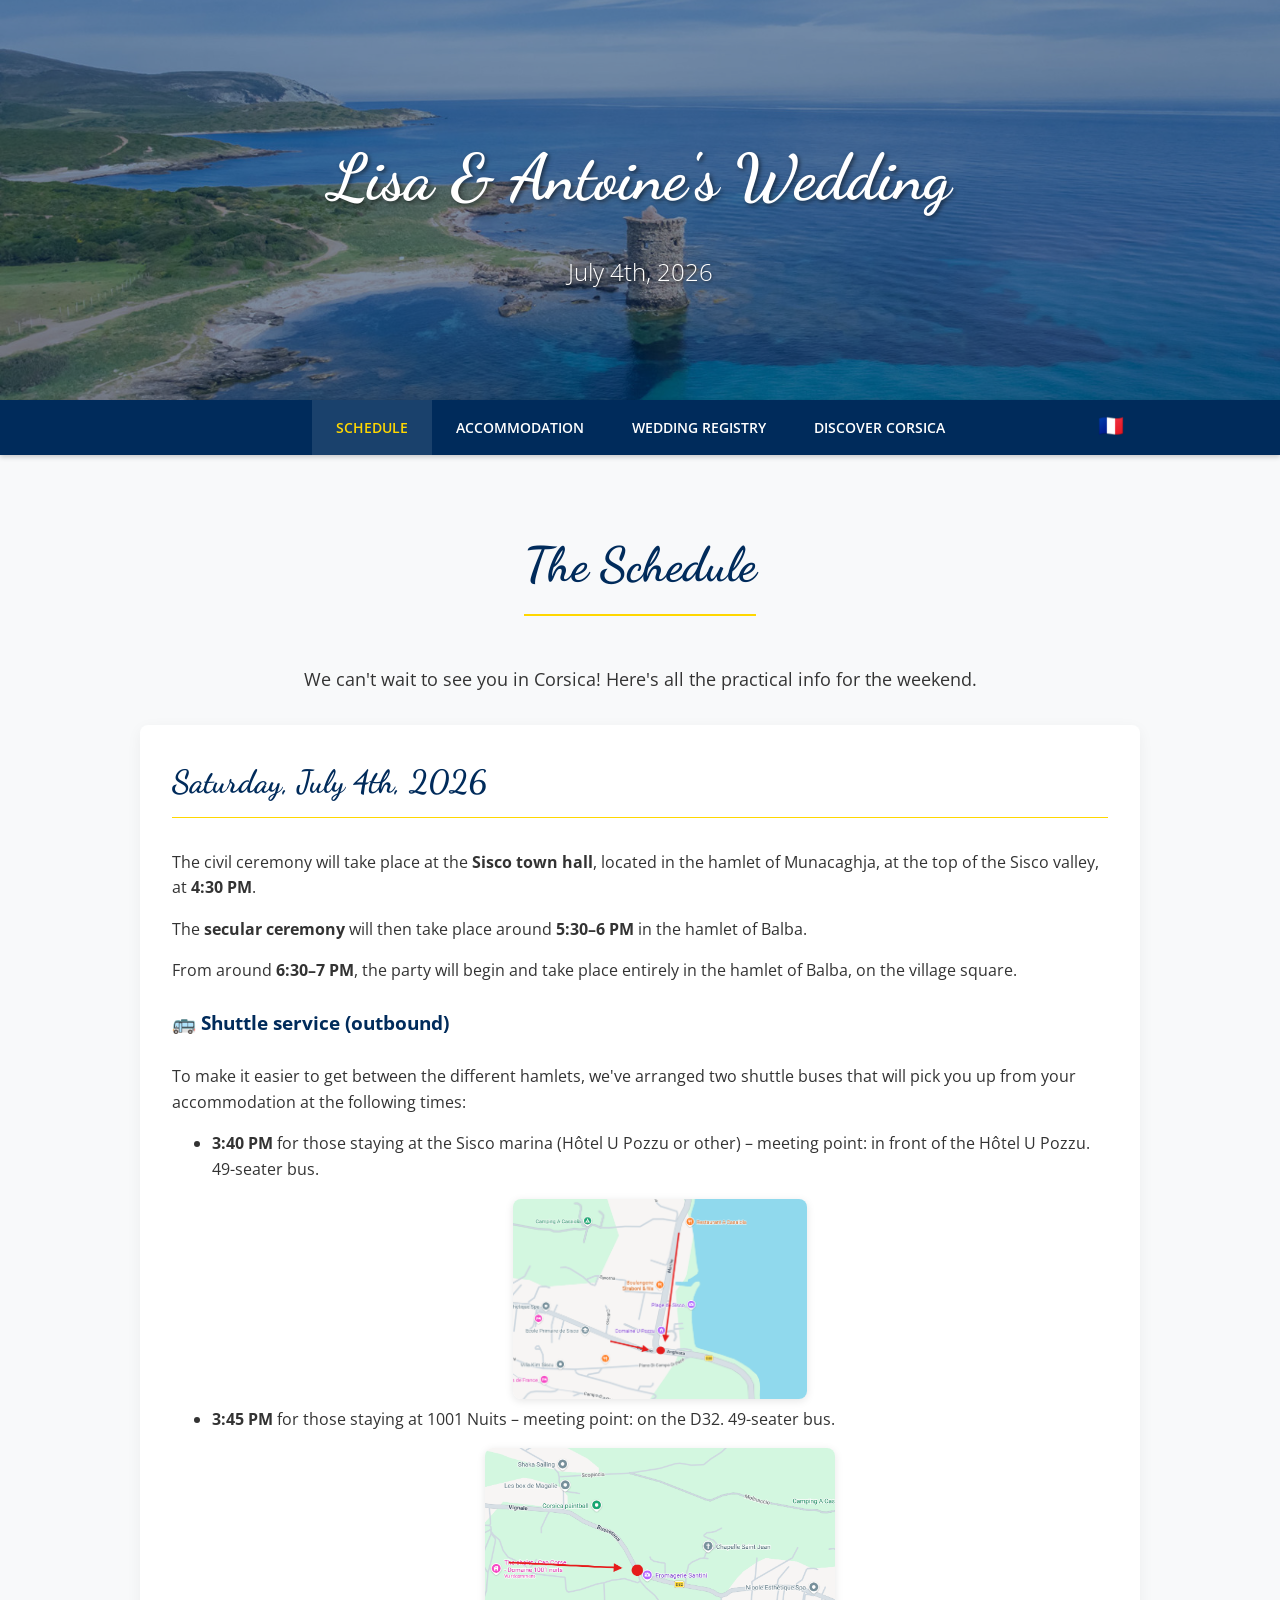
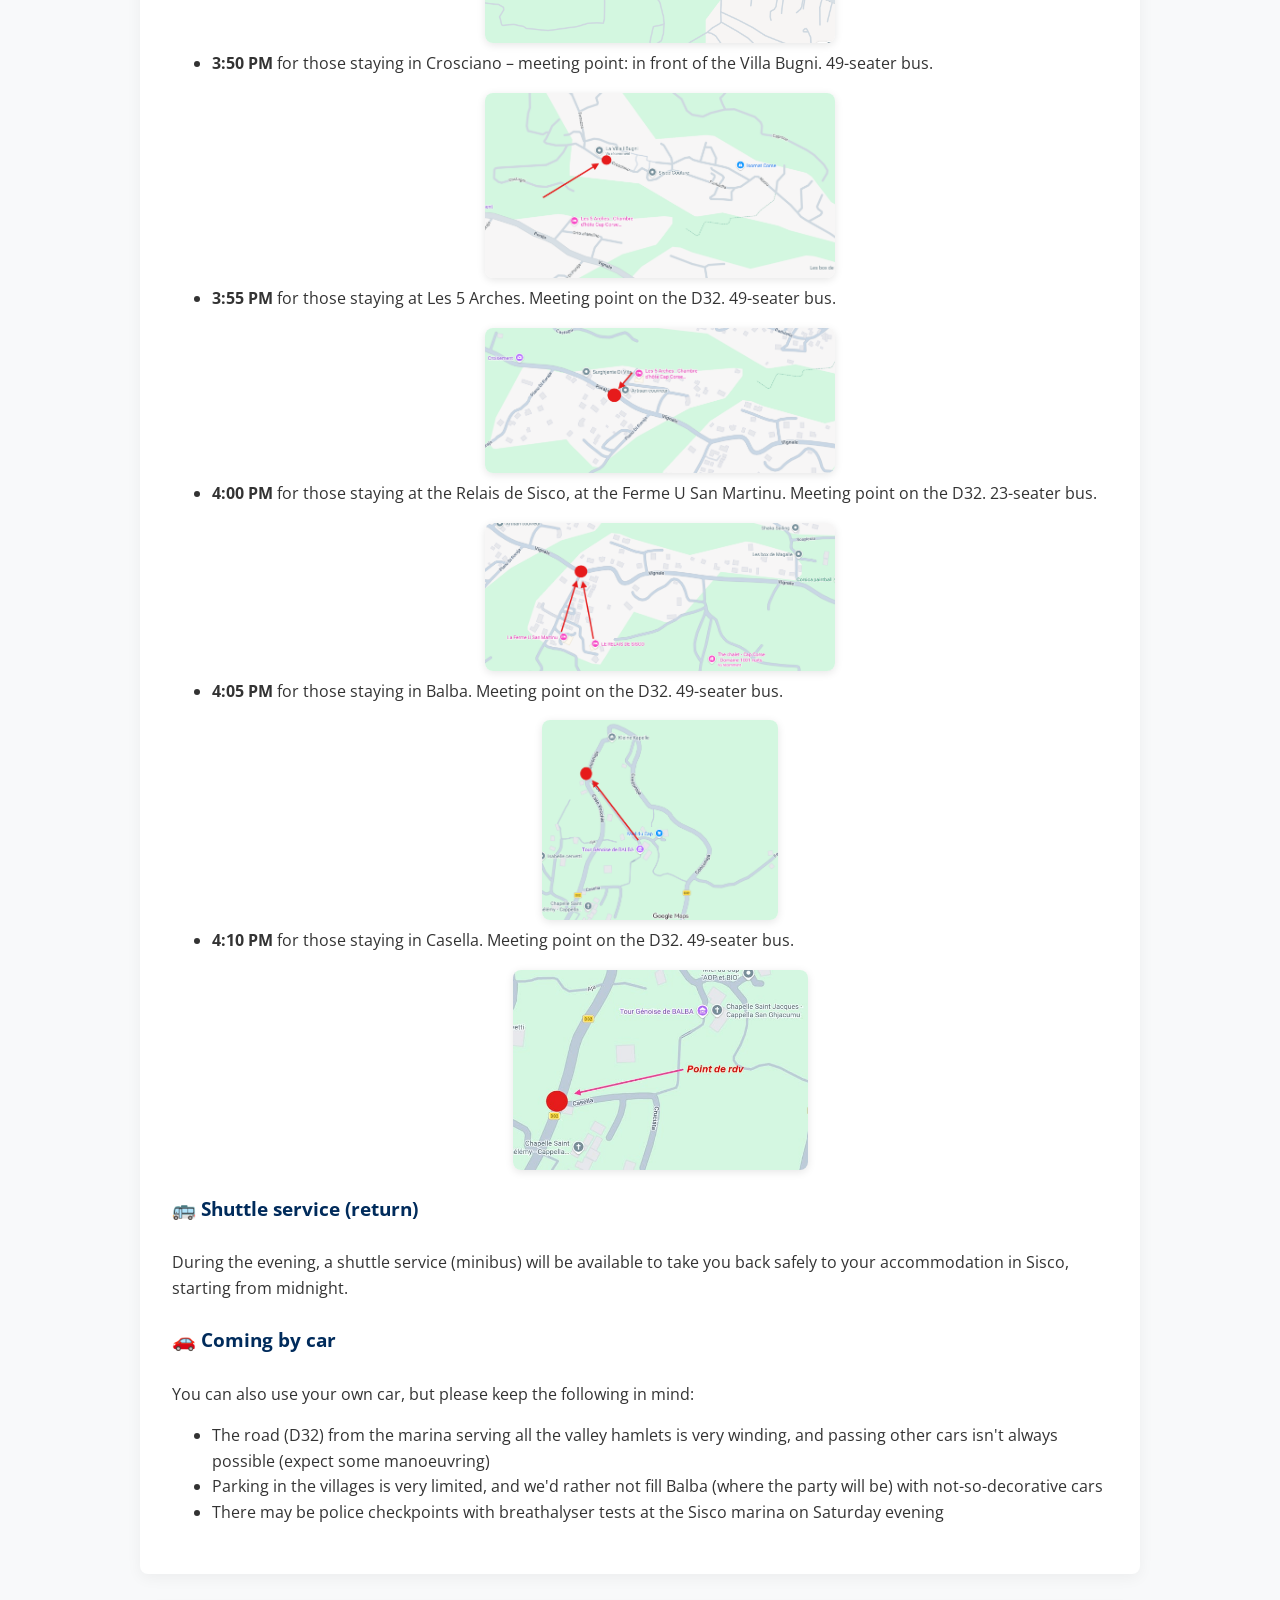
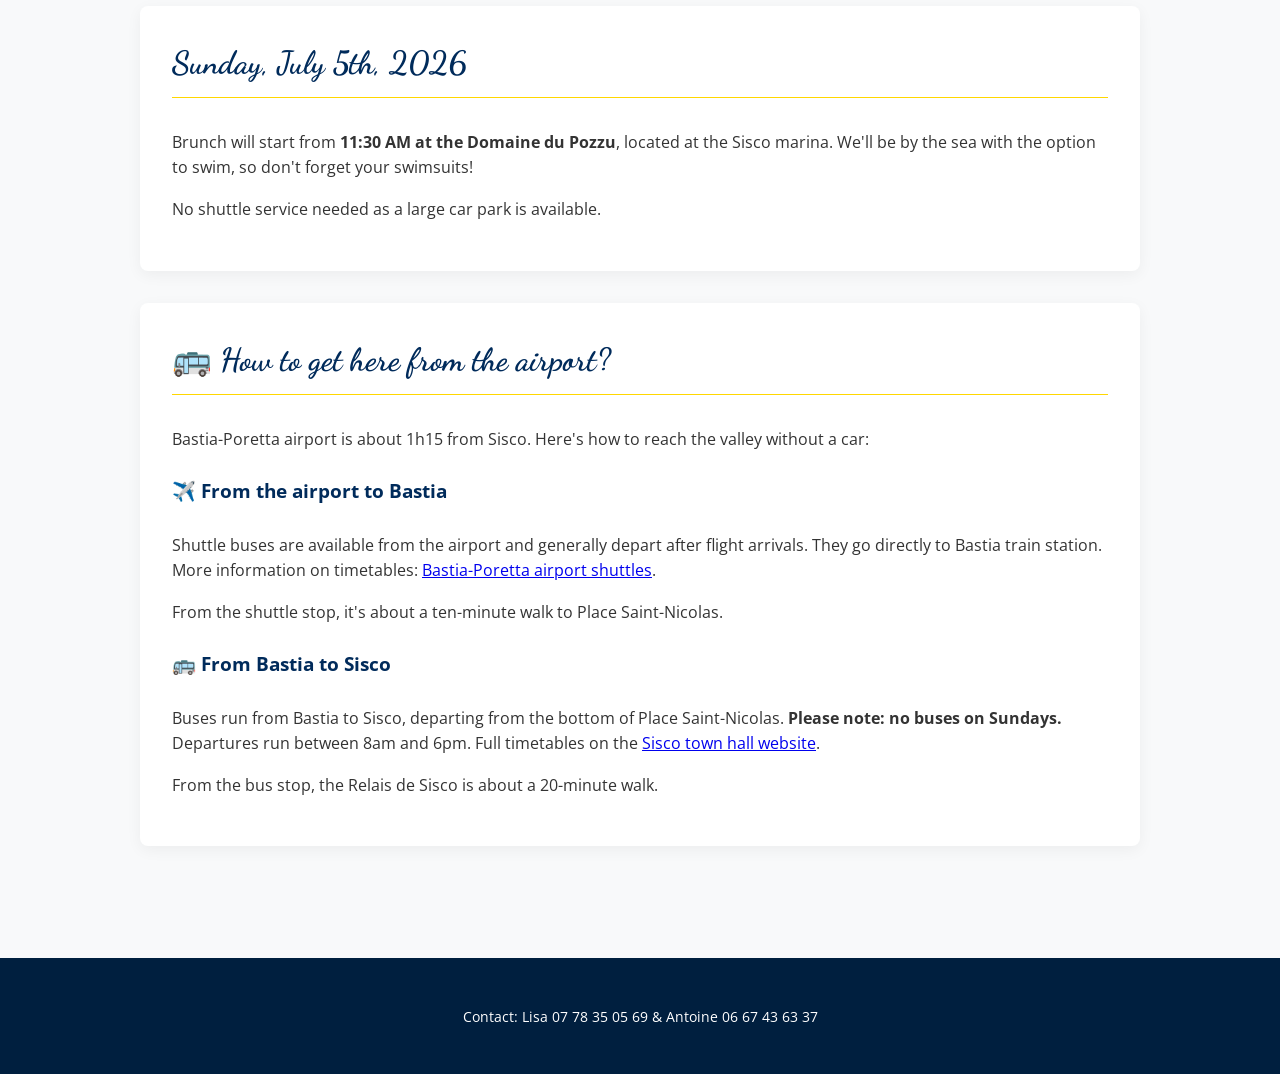
==== commit 7ca34f7e: "update bus" ====
--- a/en/index.html
+++ b/en/index.html
@@ -74,7 +74,7 @@
                     <li><strong>3:50 PM</strong> for those staying in Crosciano – meeting point: in front of the Villa Bugni. 49-seater bus.
                     <img src="../assets/crosciano.png" alt="Meeting point in Crosciano" class="rdv-img">
                     </li>
-                    <li><strong>3:45 PM</strong> for those staying at Les 5 Arches. Meeting point on the D32. 49-seater bus.
+                    <li><strong>3:55 PM</strong> for those staying at Les 5 Arches. Meeting point on the D32. 49-seater bus.
                     <img src="../assets/5arches.png" alt="Meeting point for Les 5 Arches" class="rdv-img">
                     </li>
                     <li><strong>4:00 PM</strong> for those staying at the Relais de Sisco, at the Ferme U San Martinu. Meeting point on the D32. 23-seater bus.
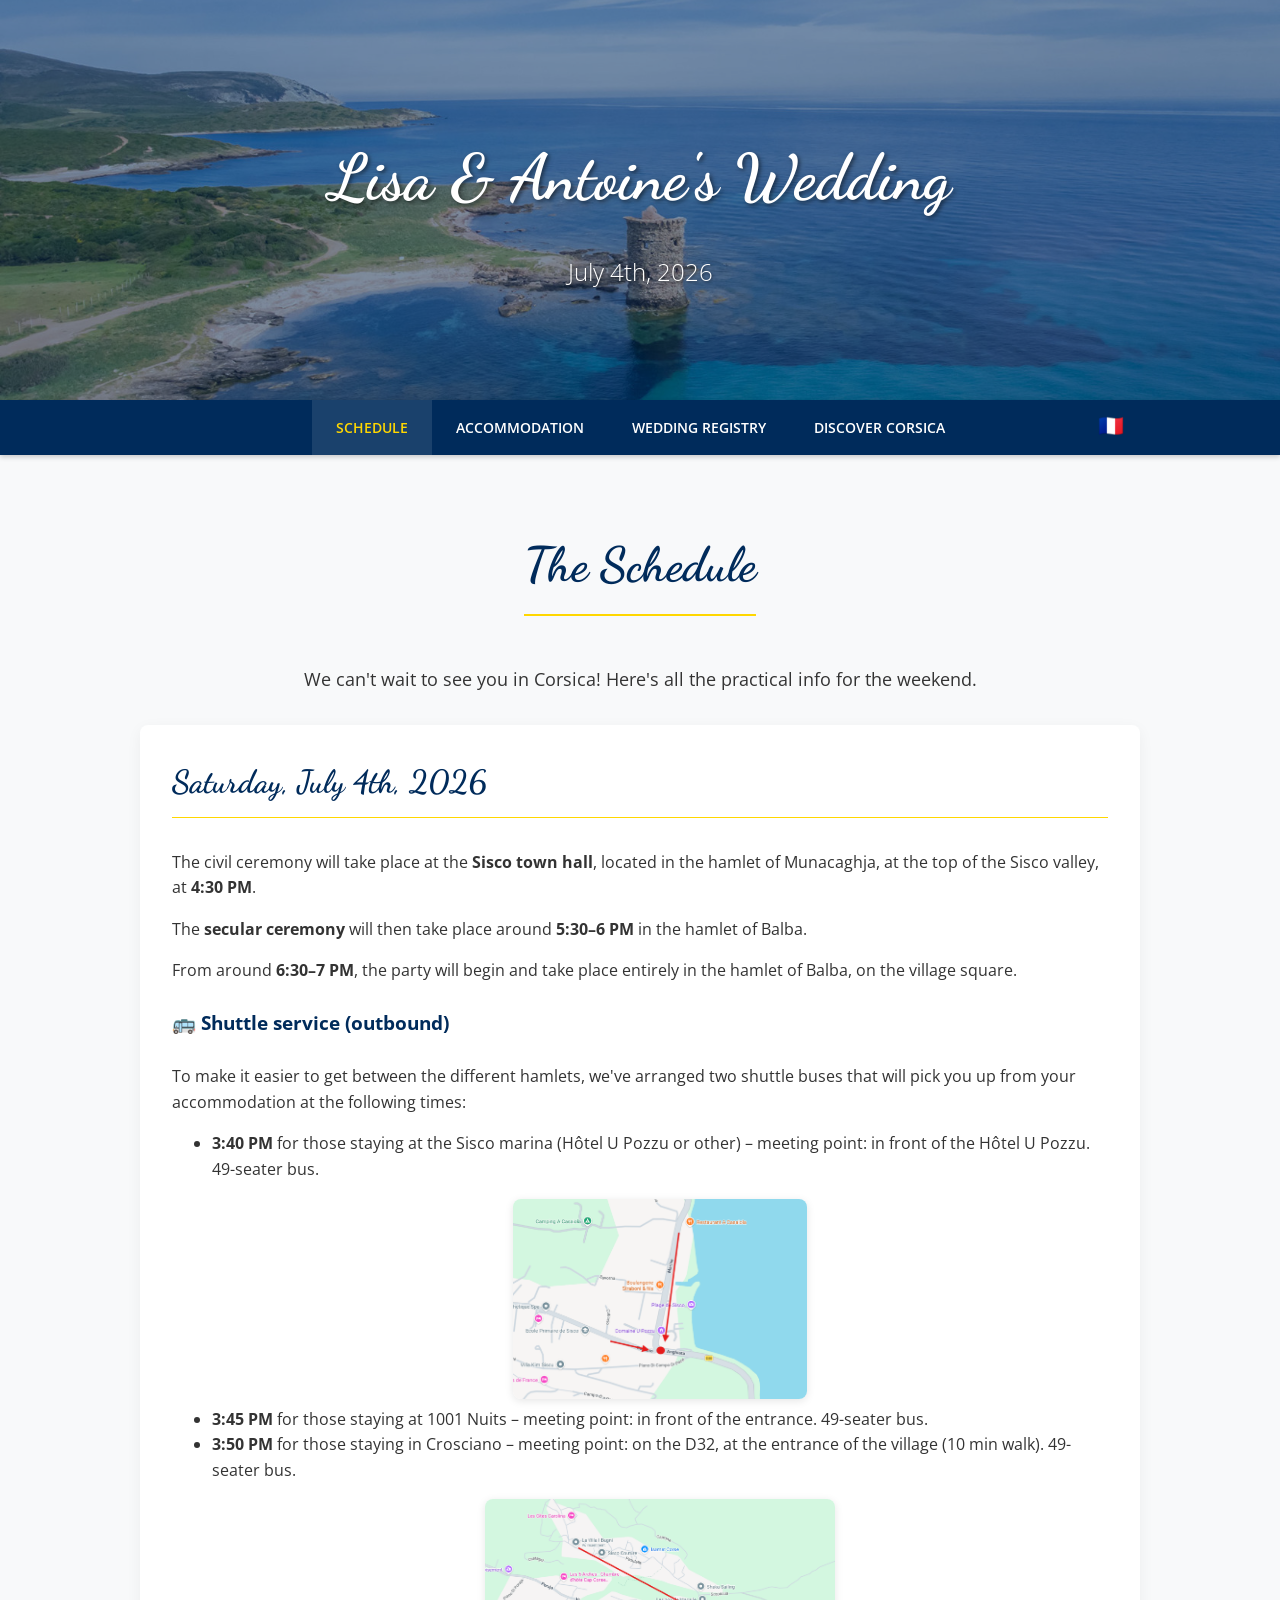
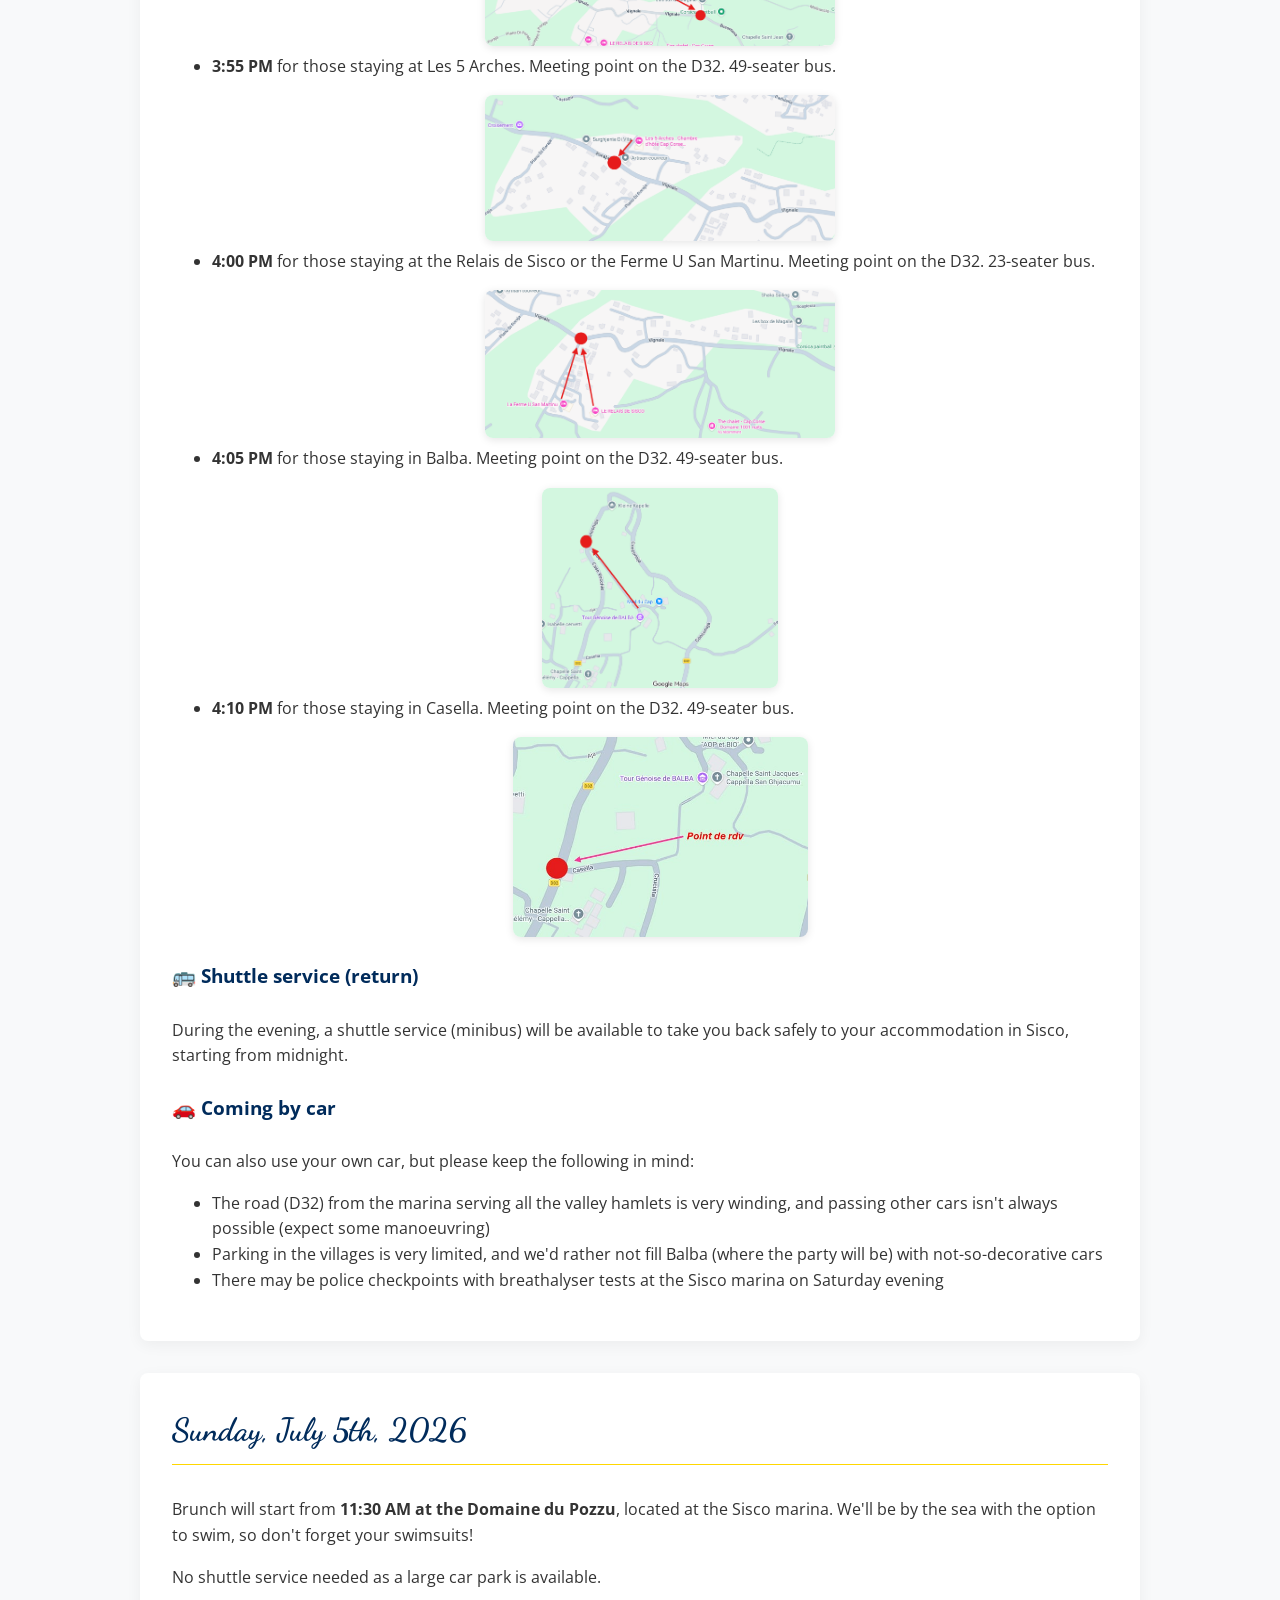
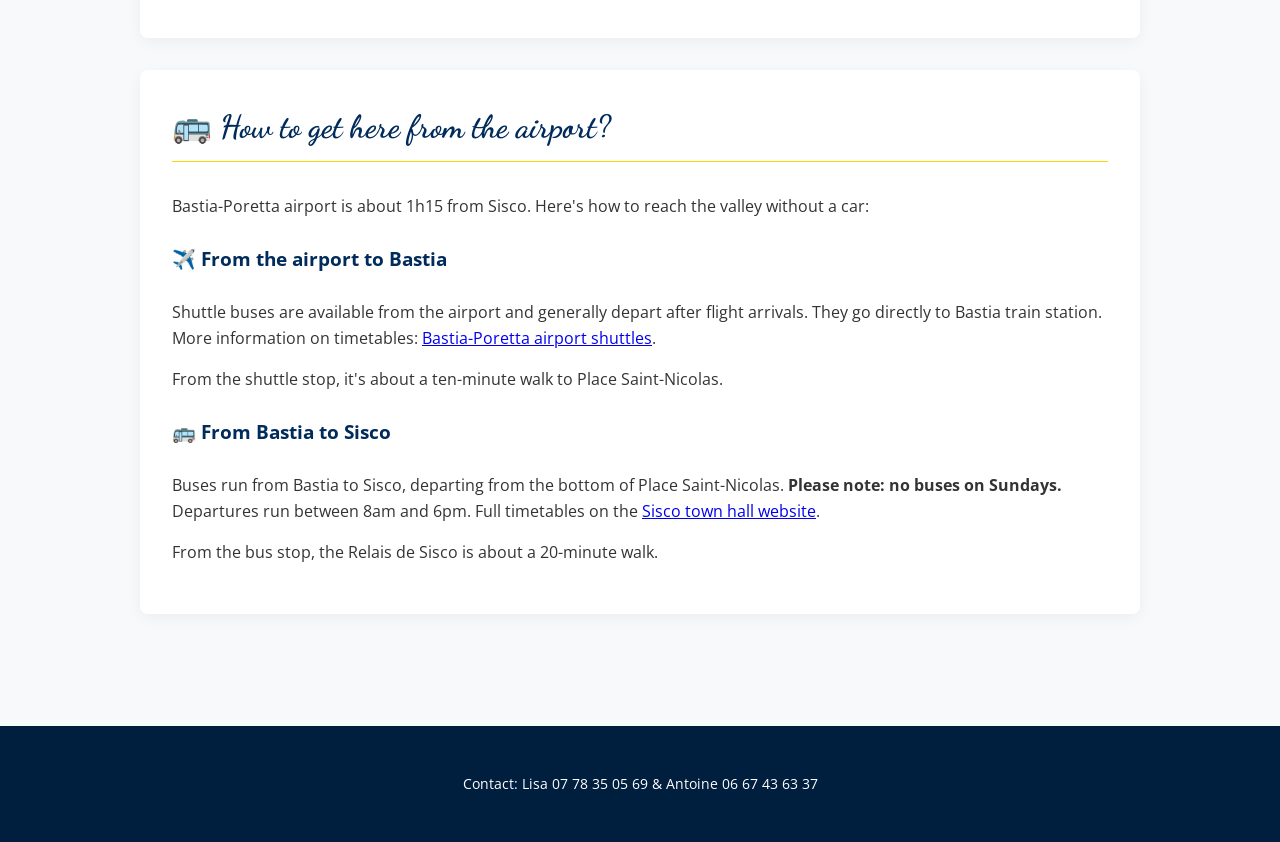
==== commit e6db4699: "update bus" ====
--- a/en/index.html
+++ b/en/index.html
@@ -68,18 +68,17 @@
                     <li><strong>3:40 PM</strong> for those staying at the Sisco marina (Hôtel U Pozzu or other) – meeting point: in front of the Hôtel U Pozzu. 49-seater bus.
                     <img src="../assets/marine.png" alt="Meeting point at the Sisco marina" class="rdv-img">
                     </li>
-                    <li><strong>3:45 PM</strong> for those staying at 1001 Nuits – meeting point: on the D32. 49-seater bus.
-                    <img src="../assets/1001nuits.png" alt="Meeting point for 1001 Nuits" class="rdv-img">
+                    <li><strong>3:45 PM</strong> for those staying at 1001 Nuits – meeting point: in front of the entrance. 49-seater bus.
                     </li>
-                    <li><strong>3:50 PM</strong> for those staying in Crosciano – meeting point: in front of the Villa Bugni. 49-seater bus.
+                    <li><strong>3:50 PM</strong> for those staying in Crosciano – meeting point: on the D32, at the entrance of the village (10 min walk). 49-seater bus.
                     <img src="../assets/crosciano.png" alt="Meeting point in Crosciano" class="rdv-img">
                     </li>
                     <li><strong>3:55 PM</strong> for those staying at Les 5 Arches. Meeting point on the D32. 49-seater bus.
                     <img src="../assets/5arches.png" alt="Meeting point for Les 5 Arches" class="rdv-img">
                     </li>
-                    <li><strong>4:00 PM</strong> for those staying at the Relais de Sisco, at the Ferme U San Martinu. Meeting point on the D32. 23-seater bus.
+                    <li><strong>4:00 PM</strong> for those staying at the Relais de Sisco or the Ferme U San Martinu. Meeting point on the D32. 23-seater bus.
                     <img src="../assets/relais_martinu.png" alt="Meeting point for the Relais de Sisco" class="rdv-img">
-                    
+                    </li>
                     <li><strong>4:05 PM</strong> for those staying in Balba. Meeting point on the D32. 49-seater bus.
                     <img src="../assets/balba.png" alt="Meeting point in Balba" class="rdv-img">
                     </li>
